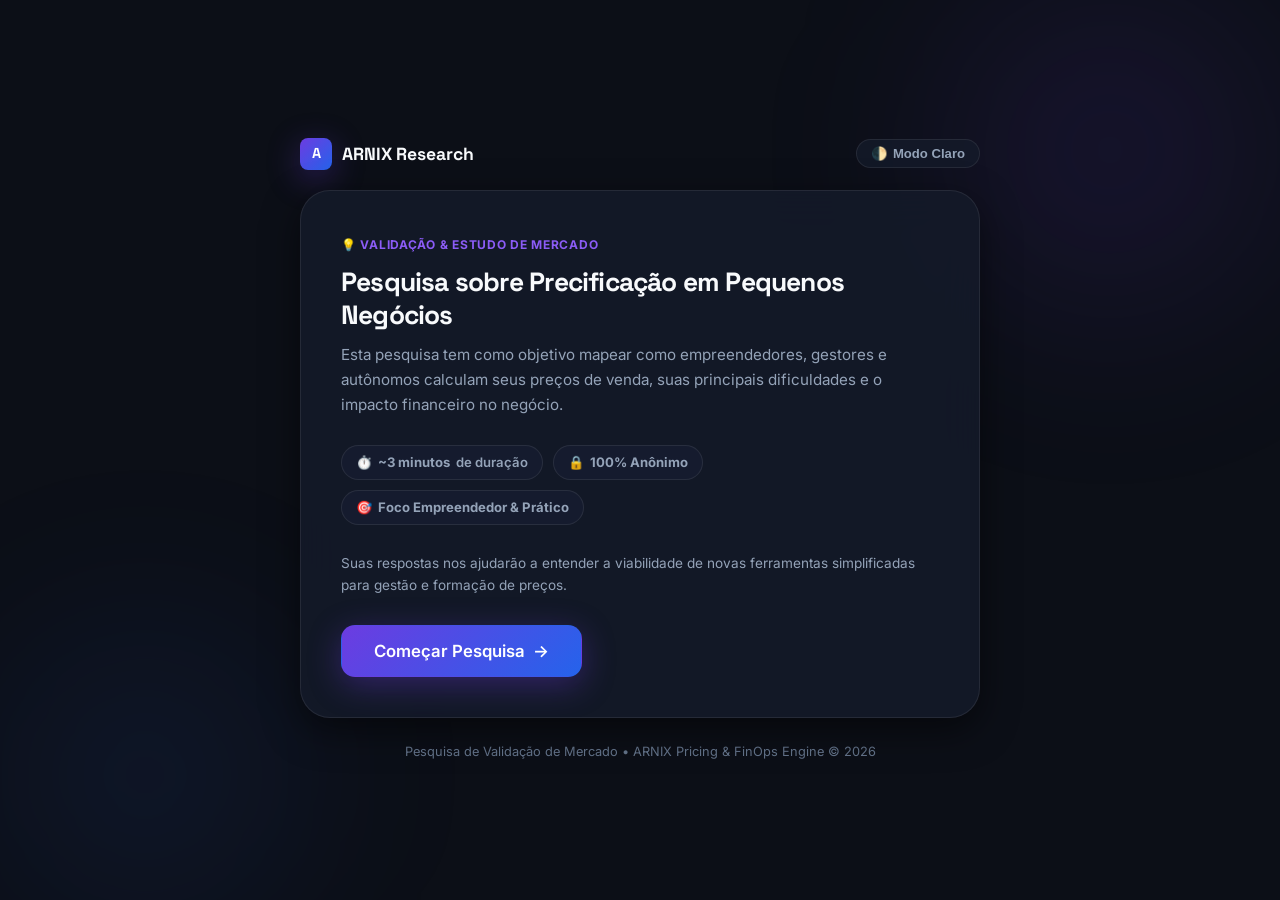
==== frontend/index.html @ 9cd7d18a "Ajustes nos diretorios" ====
<!DOCTYPE html>
<html lang="pt-BR" data-theme="dark">
<head>
  <meta charset="UTF-8">
  <meta name="viewport" content="width=device-width, initial-scale=1.0">
  <title>Pesquisa sobre Precificação em Pequenos Negócios — ARNIX</title>
  <meta name="description" content="Pesquisa acadêmica e empreendedora sobre métodos de precificação, dores e desafios financeiros em pequenos negócios.">
  <link rel="icon" type="image/png" href="img/arnix-sgv.png">
  <link rel="stylesheet" href="css/form.css">
</head>
<body>

  <!-- Ambient Glow Background -->
  <div class="ambient-glow" aria-hidden="true"></div>

  <div class="form-container">
    
    <!-- Topbar -->
    <div class="form-topbar">
      <a href="#" class="brand-badge">
        <div class="brand-icon">A</div>
        <span>ARNIX <strong>Research</strong></span>
      </a>

      <button class="theme-toggle-btn" id="themeToggle" type="button" aria-label="Alternar Tema">
        <span>🌓</span>
        <span id="themeToggleText">Modo Claro</span>
      </button>
    </div>

    <!-- Progress Bar (Steps 1 to 5) -->
    <div class="progress-section" id="progressSection" style="display:none">
      <div class="progress-header">
        <span id="progressStepLabel">Etapa 1 de 5</span>
        <span id="progressPercentLabel">20% concluído</span>
      </div>
      <div class="progress-bar-bg">
        <div class="progress-bar-fill" id="progressBarFill"></div>
      </div>
    </div>

    <!-- Main Card -->
    <main class="form-card">
      <form id="surveyForm">

        <!-- ── ETAPA 0: PÁGINA INICIAL / APRESENTAÇÃO ──────────────── -->
        <div class="step-pane active" id="step-0">
          <div class="step-tag">💡 Validação & Estudo de Mercado</div>
          <h1 class="step-title">Pesquisa sobre Precificação em Pequenos Negócios</h1>
          <p class="step-desc">
            Esta pesquisa tem como objetivo mapear como empreendedores, gestores e autônomos calculam seus preços de venda, suas principais dificuldades e o impacto financeiro no negócio.
          </p>

          <div class="welcome-pills">
            <div class="pill-feature">⏱️ <strong>~3 minutos</strong> de duração</div>
            <div class="pill-feature">🔒 <strong>100% Anônimo</strong></div>
            <div class="pill-feature">🎯 <strong>Foco Empreendedor & Prático</strong></div>
          </div>

          <p style="font-size:0.85rem; color:var(--text-muted); margin-bottom:28px; line-height:1.6">
            Suas respostas nos ajudarão a entender a viabilidade de novas ferramentas simplificadas para gestão e formação de preços.
          </p>

          <button type="button" class="btn btn-primary" onclick="nextStep(1)" style="font-size:1.05rem; padding:15px 32px;">
            <span>Começar Pesquisa</span>
            <span>→</span>
          </button>
        </div>

        <!-- ── ETAPA 1: PERFIL DO RESPONDENTE ─────────────────────── -->
        <div class="step-pane" id="step-1">
          <div class="step-tag">Etapa 1 de 5 • Perfil do Negócio</div>
          <h2 class="step-title">Conte-nos sobre sua atuação profissional</h2>
          <p class="step-desc">Esses dados nos ajudam a cruzar as respostas por segmento e porte de empresa.</p>

          <!-- Pergunta 1.1 -->
          <div style="margin-bottom: 28px;">
            <label class="step-desc" style="font-weight:600; color:var(--text-main); margin-bottom:12px; display:block">
              1. Qual a sua relação com um negócio?
            </label>
            <div class="choices-grid" data-name="relacao_negocio">
              <div class="choice-card" onclick="selectSingleChoice(this, 'relacao_negocio', 'Proprietário(a)')">
                <div class="choice-radio"></div>
                <div class="choice-label">Sou proprietário(a) / Fundador(a)</div>
              </div>
              <div class="choice-card" onclick="selectSingleChoice(this, 'relacao_negocio', 'Sócio(a)')">
                <div class="choice-radio"></div>
                <div class="choice-label">Sou sócio(a)</div>
              </div>
              <div class="choice-card" onclick="selectSingleChoice(this, 'relacao_negocio', 'Administração')">
                <div class="choice-radio"></div>
                <div class="choice-label">Trabalho na administração / Gestão</div>
              </div>
              <div class="choice-card" onclick="selectSingleChoice(this, 'relacao_negocio', 'Financeiro')">
                <div class="choice-radio"></div>
                <div class="choice-label">Trabalho no financeiro / Controladoria</div>
              </div>
              <div class="choice-card" onclick="selectSingleChoice(this, 'relacao_negocio', 'Comercial')">
                <div class="choice-radio"></div>
                <div class="choice-label">Trabalho no comercial / Vendas</div>
              </div>
              <div class="choice-card" onclick="selectSingleChoice(this, 'relacao_negocio', 'Autônomo/Freelancer')">
                <div class="choice-radio"></div>
                <div class="choice-label">Sou autônomo(a) / Freelancer / Prestador de Serviço</div>
              </div>
              <div class="choice-card" onclick="selectSingleChoice(this, 'relacao_negocio', 'Outro')">
                <div class="choice-radio"></div>
                <div class="choice-label">Outro</div>
              </div>
            </div>
          </div>

          <!-- Pergunta 1.2 -->
          <div style="margin-bottom: 28px;">
            <label class="step-desc" style="font-weight:600; color:var(--text-main); margin-bottom:12px; display:block">
              2. Qual o porte aproximado do negócio?
            </label>
            <div class="choices-grid" data-name="porte_negocio">
              <div class="choice-card" onclick="selectSingleChoice(this, 'porte_negocio', 'Trabalho sozinho')">
                <div class="choice-radio"></div>
                <div class="choice-label">Trabalho sozinho(a)</div>
              </div>
              <div class="choice-card" onclick="selectSingleChoice(this, 'porte_negocio', 'MEI')">
                <div class="choice-radio"></div>
                <div class="choice-label">MEI (Microempreendedor Individual)</div>
              </div>
              <div class="choice-card" onclick="selectSingleChoice(this, 'porte_negocio', 'Microempresa')">
                <div class="choice-radio"></div>
                <div class="choice-label">Microempresa (até 9 funcionários)</div>
              </div>
              <div class="choice-card" onclick="selectSingleChoice(this, 'porte_negocio', 'Pequena empresa')">
                <div class="choice-radio"></div>
                <div class="choice-label">Pequena empresa (10 a 49 funcionários)</div>
              </div>
              <div class="choice-card" onclick="selectSingleChoice(this, 'porte_negocio', 'Médio/Grande')">
                <div class="choice-radio"></div>
                <div class="choice-label">Médio ou Grande Porte (50+ funcionários)</div>
              </div>
            </div>
          </div>

          <!-- Pergunta 1.3 -->
          <div style="margin-bottom: 12px;">
            <label class="step-desc" style="font-weight:600; color:var(--text-main); margin-bottom:12px; display:block">
              3. Qual o segmento principal de atuação?
            </label>
            <div class="choices-grid" data-name="segmento">
              <div class="choice-card" onclick="selectSingleChoice(this, 'segmento', 'Serviços')">
                <div class="choice-radio"></div>
                <div class="choice-label">Serviços em Geral</div>
              </div>
              <div class="choice-card" onclick="selectSingleChoice(this, 'segmento', 'Tecnologia')">
                <div class="choice-radio"></div>
                <div class="choice-label">Tecnologia & Desenvolvimento de Software</div>
              </div>
              <div class="choice-card" onclick="selectSingleChoice(this, 'segmento', 'Comércio')">
                <div class="choice-radio"></div>
                <div class="choice-label">Comércio / Varejo / E-commerce</div>
              </div>
              <div class="choice-card" onclick="selectSingleChoice(this, 'segmento', 'Agência/Consultoria')">
                <div class="choice-radio"></div>
                <div class="choice-label">Agência, Marketing & Consultoria</div>
              </div>
              <div class="choice-card" onclick="selectSingleChoice(this, 'segmento', 'Alimentação')">
                <div class="choice-radio"></div>
                <div class="choice-label">Alimentação & Gastronomia</div>
              </div>
              <div class="choice-card" onclick="selectSingleChoice(this, 'segmento', 'Indústria')">
                <div class="choice-radio"></div>
                <div class="choice-label">Indústria / Fabricação</div>
              </div>
              <div class="choice-card" onclick="selectSingleChoice(this, 'segmento', 'Outro')">
                <div class="choice-radio"></div>
                <div class="choice-label">Outro</div>
              </div>
            </div>
          </div>

          <div class="form-actions">
            <button type="button" class="btn btn-ghost" onclick="nextStep(0)">← Voltar</button>
            <button type="button" class="btn btn-primary" onclick="validateAndNext(1, 2)">Avançar →</button>
          </div>
        </div>

        <!-- ── ETAPA 2: DIAGNÓSTICO DO PROBLEMA ───────────────────── -->
        <div class="step-pane" id="step-2">
          <div class="step-tag">Etapa 2 de 5 • Método Atual & Dores</div>
          <h2 class="step-title">Como funciona a sua precificação hoje?</h2>
          <p class="step-desc">Queremos entender o método que você utiliza e onde estão os principais gargalos.</p>

          <!-- Pergunta 2.1 -->
          <div style="margin-bottom: 28px;">
            <label class="step-desc" style="font-weight:600; color:var(--text-main); margin-bottom:12px; display:block">
              4. Como você define atualmente o preço de um produto ou serviço?
            </label>
            <div class="choices-grid" data-name="metodo_atual">
              <div class="choice-card" onclick="selectSingleChoice(this, 'metodo_atual', 'Excel/Planilha')">
                <div class="choice-radio"></div>
                <div class="choice-label">Uso Excel ou Planilha (Google Sheets)</div>
              </div>
              <div class="choice-card" onclick="selectSingleChoice(this, 'metodo_atual', 'Manualmente')">
                <div class="choice-radio"></div>
                <div class="choice-label">Faço manualmente / Papel ou cabeça</div>
              </div>
              <div class="choice-card" onclick="selectSingleChoice(this, 'metodo_atual', 'Sistema')">
                <div class="choice-radio"></div>
                <div class="choice-label">Uso um software ERP ou sistema especializado</div>
              </div>
              <div class="choice-card" onclick="selectSingleChoice(this, 'metodo_atual', 'Concorrência')">
                <div class="choice-radio"></div>
                <div class="choice-label">Vou pelo preço da concorrência</div>
              </div>
              <div class="choice-card" onclick="selectSingleChoice(this, 'metodo_atual', 'Experiência')">
                <div class="choice-radio"></div>
                <div class="choice-label">Defino por intuição / Experiência empírica</div>
              </div>
            </div>
          </div>

          <!-- Pergunta 2.2 (Escala 1 a 5) -->
          <div style="margin-bottom: 28px;">
            <label class="step-desc" style="font-weight:600; color:var(--text-main); margin-bottom:6px; display:block">
              5. Com que frequência você tem dificuldade para definir um preço adequado?
            </label>
            <div class="rating-scale-wrap" data-name="frequencia_dificuldade">
              <button type="button" class="rating-btn" onclick="selectRating('frequencia_dificuldade', 1, this)">1</button>
              <button type="button" class="rating-btn" onclick="selectRating('frequencia_dificuldade', 2, this)">2</button>
              <button type="button" class="rating-btn" onclick="selectRating('frequencia_dificuldade', 3, this)">3</button>
              <button type="button" class="rating-btn" onclick="selectRating('frequencia_dificuldade', 4, this)">4</button>
              <button type="button" class="rating-btn" onclick="selectRating('frequencia_dificuldade', 5, this)">5</button>
            </div>
            <div class="rating-scale-legend">
              <span>1 = Nunca tenho dúvida</span>
              <span>3 = Às vezes</span>
              <span>5 = Sempre é difícil</span>
            </div>
          </div>

          <!-- Pergunta 2.3 (Múltipla Escolha) -->
          <div style="margin-bottom: 12px;">
            <label class="step-desc" style="font-weight:600; color:var(--text-main); margin-bottom:6px; display:block">
              6. Quais são suas maiores dificuldades? (Selecione todas que se aplicam)
            </label>
            <div class="choices-grid">
              <div class="choice-card" onclick="toggleMultiChoice(this, 'dificuldades', 'Calcular custos diretos')">
                <div class="choice-checkbox"></div>
                <div class="choice-label">Calcular custos diretos e horas trabalhadas</div>
              </div>
              <div class="choice-card" onclick="toggleMultiChoice(this, 'dificuldades', 'Margem de lucro real')">
                <div class="choice-checkbox"></div>
                <div class="choice-label">Definir e garantir a margem de lucro real</div>
              </div>
              <div class="choice-card" onclick="toggleMultiChoice(this, 'dificuldades', 'Impostos e encargos')">
                <div class="choice-checkbox"></div>
                <div class="choice-label">Embutir impostos e encargos fiscais corretamente</div>
              </div>
              <div class="choice-card" onclick="toggleMultiChoice(this, 'dificuldades', 'Custos indiretos')">
                <div class="choice-checkbox"></div>
                <div class="choice-label">Absorver custos fixos e operacionais (aluguel, ferramentas, etc.)</div>
              </div>
              <div class="choice-card" onclick="toggleMultiChoice(this, 'dificuldades', 'Saber quanto ganho')">
                <div class="choice-checkbox"></div>
                <div class="choice-label">Saber com clareza quanto realmente estou lucrando</div>
              </div>
              <div class="choice-card" onclick="toggleMultiChoice(this, 'dificuldades', 'Alterar preços rápido')">
                <div class="choice-checkbox"></div>
                <div class="choice-label">Alterar e recalcular preços rapidamente quando custos mudam</div>
              </div>
              <div class="choice-card" onclick="toggleMultiChoice(this, 'dificuldades', 'Pressão da concorrência')">
                <div class="choice-checkbox"></div>
                <div class="choice-label">Pressão da concorrência cobrando muito abaixo</div>
              </div>
            </div>
          </div>

          <div class="form-actions">
            <button type="button" class="btn btn-ghost" onclick="nextStep(1)">← Voltar</button>
            <button type="button" class="btn btn-primary" onclick="validateAndNext(2, 3)">Avançar →</button>
          </div>
        </div>

        <!-- ── ETAPA 3: IMPACTO FINANCEIRO & OPERACIONAL ───────────── -->
        <div class="step-pane" id="step-3">
          <div class="step-tag">Etapa 3 de 5 • Impacto no Negócio</div>
          <h2 class="step-title">O impacto das decisões de preço</h2>
          <p class="step-desc">Descubra como a precificação afetou vendas passadas e o tempo gasto na rotina.</p>

          <!-- Pergunta 3.1 -->
          <div style="margin-bottom: 24px;">
            <label class="step-desc" style="font-weight:600; color:var(--text-main); margin-bottom:10px; display:block">
              7. Você já deixou de fechar uma venda por passar um preço alto demais?
            </label>
            <div class="choices-grid" data-name="perdeu_venda_preco_alto">
              <div class="choice-card" onclick="selectSingleChoice(this, 'perdeu_venda_preco_alto', 'Sim')">
                <div class="choice-radio"></div>
                <div class="choice-label">Sim, já aconteceu</div>
              </div>
              <div class="choice-card" onclick="selectSingleChoice(this, 'perdeu_venda_preco_alto', 'Não')">
                <div class="choice-radio"></div>
                <div class="choice-label">Não, nunca aconteceu</div>
              </div>
              <div class="choice-card" onclick="selectSingleChoice(this, 'perdeu_venda_preco_alto', 'Não sei')">
                <div class="choice-radio"></div>
                <div class="choice-label">Não tenho certeza</div>
              </div>
            </div>
          </div>

          <!-- Pergunta 3.2 -->
          <div style="margin-bottom: 24px;">
            <label class="step-desc" style="font-weight:600; color:var(--text-main); margin-bottom:10px; display:block">
              8. Você já teve prejuízo ou 'pagou para trabalhar' por cobrar abaixo do necessário?
            </label>
            <div class="choices-grid" data-name="teve_prejuizo_preco_baixo">
              <div class="choice-card" onclick="selectSingleChoice(this, 'teve_prejuizo_preco_baixo', 'Sim')">
                <div class="choice-radio"></div>
                <div class="choice-label">Sim, já tive prejuízo</div>
              </div>
              <div class="choice-card" onclick="selectSingleChoice(this, 'teve_prejuizo_preco_baixo', 'Não')">
                <div class="choice-radio"></div>
                <div class="choice-label">Não, sempre cobro acima dos custos</div>
              </div>
              <div class="choice-card" onclick="selectSingleChoice(this, 'teve_prejuizo_preco_baixo', 'Não sei')">
                <div class="choice-radio"></div>
                <div class="choice-label">Não tenho como saber com exatidão</div>
              </div>
            </div>
          </div>

          <!-- Pergunta 3.3 -->
          <div style="margin-bottom: 24px;">
            <label class="step-desc" style="font-weight:600; color:var(--text-main); margin-bottom:10px; display:block">
              9. Quanto tempo você gasta em média para precificar um produto ou proposta?
            </label>
            <div class="choices-grid" data-name="tempo_gasto">
              <div class="choice-card" onclick="selectSingleChoice(this, 'tempo_gasto', 'Menos de 5 min')">
                <div class="choice-radio"></div>
                <div class="choice-label">Menos de 5 minutos</div>
              </div>
              <div class="choice-card" onclick="selectSingleChoice(this, 'tempo_gasto', '5-15 min')">
                <div class="choice-radio"></div>
                <div class="choice-label">De 5 a 15 minutos</div>
              </div>
              <div class="choice-card" onclick="selectSingleChoice(this, 'tempo_gasto', '15-30 min')">
                <div class="choice-radio"></div>
                <div class="choice-label">De 15 a 30 minutos</div>
              </div>
              <div class="choice-card" onclick="selectSingleChoice(this, 'tempo_gasto', '30-60 min')">
                <div class="choice-radio"></div>
                <div class="choice-label">De 30 a 60 minutos</div>
              </div>
              <div class="choice-card" onclick="selectSingleChoice(this, 'tempo_gasto', 'Mais de 1 hora')">
                <div class="choice-radio"></div>
                <div class="choice-label">Mais de 1 hora</div>
              </div>
            </div>
          </div>

          <!-- Pergunta 3.4 (Escala 1 a 5) -->
          <div style="margin-bottom: 12px;">
            <label class="step-desc" style="font-weight:600; color:var(--text-main); margin-bottom:6px; display:block">
              10. De 1 a 5, quão importante você considera melhorar seu processo de precificação?
            </label>
            <div class="rating-scale-wrap" data-name="importancia_melhorar">
              <button type="button" class="rating-btn" onclick="selectRating('importancia_melhorar', 1, this)">1</button>
              <button type="button" class="rating-btn" onclick="selectRating('importancia_melhorar', 2, this)">2</button>
              <button type="button" class="rating-btn" onclick="selectRating('importancia_melhorar', 3, this)">3</button>
              <button type="button" class="rating-btn" onclick="selectRating('importancia_melhorar', 4, this)">4</button>
              <button type="button" class="rating-btn" onclick="selectRating('importancia_melhorar', 5, this)">5</button>
            </div>
            <div class="rating-scale-legend">
              <span>1 = Pouco importante</span>
              <span>3 = Moderado</span>
              <span>5 = Prioridade Crítica</span>
            </div>
          </div>

          <div class="form-actions">
            <button type="button" class="btn btn-ghost" onclick="nextStep(2)">← Voltar</button>
            <button type="button" class="btn btn-primary" onclick="validateAndNext(3, 4)">Avançar →</button>
          </div>
        </div>

        <!-- ── ETAPA 4: APRESENTAÇÃO DO ARNIX (O PULO DO GATO) ────── -->
        <div class="step-pane" id="step-4">
          <div class="step-tag">Etapa 4 de 5 • Apresentação de Solução</div>
          <h2 class="step-title">Conheça uma nova abordagem</h2>
          <p class="step-desc">Imagine uma ferramenta inteligente criada para resolver exatamente essas dores.</p>

          <!-- Showcase do ARNIX -->
          <div class="solution-showcase-box">
            <div class="solution-badge">⚡ ARNIX SMART PRICING</div>
            <h3 class="solution-title">Motor Inteligente de Precificação & FinOps</h3>
            <p class="solution-desc">
              O <strong>ARNIX</strong> é uma plataforma simplificada que calcula automaticamente o preço ideal de venda considerando <strong>custos diretos, horas, impostos, despesas fixas e margem de lucro garantida</strong>, além de gerar propostas comerciais em PDF com 1 clique.
            </p>
            <div class="solution-features">
              <div class="solution-feat-item"><span>✓</span> Cálculo em segundos sem planilhas</div>
              <div class="solution-feat-item"><span>✓</span> Alerta automático de margem crítica</div>
              <div class="solution-feat-item"><span>✓</span> Simulação de urgência e riscos</div>
              <div class="solution-feat-item"><span>✓</span> Propostas profissionais em PDF</div>
            </div>
          </div>

          <!-- Pergunta 4.1 -->
          <div style="margin-bottom: 12px;">
            <label class="step-desc" style="font-weight:600; color:var(--text-main); margin-bottom:12px; display:block">
              11. Uma solução como o ARNIX resolveria os problemas de precificação do seu negócio?
            </label>
            <div class="choices-grid" data-name="resolveria_problema">
              <div class="choice-card" onclick="selectSingleChoice(this, 'resolveria_problema', 'Sim, resolveria bastante')">
                <div class="choice-radio"></div>
                <div class="choice-label">Sim, resolveria bastante</div>
              </div>
              <div class="choice-card" onclick="selectSingleChoice(this, 'resolveria_problema', 'Sim, parcialmente')">
                <div class="choice-radio"></div>
                <div class="choice-label">Sim, parcialmente</div>
              </div>
              <div class="choice-card" onclick="selectSingleChoice(this, 'resolveria_problema', 'Talvez')">
                <div class="choice-radio"></div>
                <div class="choice-label">Talvez / Depende dos recursos</div>
              </div>
              <div class="choice-card" onclick="selectSingleChoice(this, 'resolveria_problema', 'Pouco')">
                <div class="choice-radio"></div>
                <div class="choice-label">Pouco</div>
              </div>
              <div class="choice-card" onclick="selectSingleChoice(this, 'resolveria_problema', 'Não')">
                <div class="choice-radio"></div>
                <div class="choice-label">Não resolveria</div>
              </div>
            </div>
          </div>

          <div class="form-actions">
            <button type="button" class="btn btn-ghost" onclick="nextStep(3)">← Voltar</button>
            <button type="button" class="btn btn-primary" onclick="validateAndNext(4, 5)">Avançar →</button>
          </div>
        </div>

        <!-- ── ETAPA 5: VALIDAÇÃO COMERCIAL & PREÇO ────────────────── -->
        <div class="step-pane" id="step-5">
          <div class="step-tag">Etapa 5 de 5 • Validação Comercial</div>
          <h2 class="step-title">Adesão & Disposição de Pagamento</h2>
          <p class="step-desc">Última etapa! Suas respostas nos ajudam a calibrar o modelo comercial do ARNIX.</p>

          <!-- Pergunta 5.1 -->
          <div style="margin-bottom: 24px;">
            <label class="step-desc" style="font-weight:600; color:var(--text-main); margin-bottom:10px; display:block">
              12. Você utilizaria uma ferramenta como o ARNIX no seu dia a dia?
            </label>
            <div class="choices-grid" data-name="utilizaria_ferramenta">
              <div class="choice-card" onclick="selectSingleChoice(this, 'utilizaria_ferramenta', 'Sim, com certeza')">
                <div class="choice-radio"></div>
                <div class="choice-label">Sim, com certeza</div>
              </div>
              <div class="choice-card" onclick="selectSingleChoice(this, 'utilizaria_ferramenta', 'Provavelmente sim')">
                <div class="choice-radio"></div>
                <div class="choice-label">Provavelmente sim</div>
              </div>
              <div class="choice-card" onclick="selectSingleChoice(this, 'utilizaria_ferramenta', 'Talvez')">
                <div class="choice-radio"></div>
                <div class="choice-label">Talvez</div>
              </div>
              <div class="choice-card" onclick="selectSingleChoice(this, 'utilizaria_ferramenta', 'Provavelmente não')">
                <div class="choice-radio"></div>
                <div class="choice-label">Provavelmente não</div>
              </div>
              <div class="choice-card" onclick="selectSingleChoice(this, 'utilizaria_ferramenta', 'Não')">
                <div class="choice-radio"></div>
                <div class="choice-label">Não utilizaria</div>
              </div>
            </div>
          </div>

          <!-- Pergunta 5.2 -->
          <div style="margin-bottom: 24px;">
            <label class="step-desc" style="font-weight:600; color:var(--text-main); margin-bottom:10px; display:block">
              13. Com que frequência você utilizaria a ferramenta?
            </label>
            <div class="choices-grid" data-name="frequencia_uso">
              <div class="choice-card" onclick="selectSingleChoice(this, 'frequencia_uso', 'Diariamente')">
                <div class="choice-radio"></div>
                <div class="choice-label">Diariamente</div>
              </div>
              <div class="choice-card" onclick="selectSingleChoice(this, 'frequencia_uso', 'Algumas vezes por semana')">
                <div class="choice-radio"></div>
                <div class="choice-label">Algumas vezes por semana</div>
              </div>
              <div class="choice-card" onclick="selectSingleChoice(this, 'frequencia_uso', 'Algumas vezes por mês')">
                <div class="choice-radio"></div>
                <div class="choice-label">Algumas vezes por mês (ao enviar propostas)</div>
              </div>
              <div class="choice-card" onclick="selectSingleChoice(this, 'frequencia_uso', 'Raramente')">
                <div class="choice-radio"></div>
                <div class="choice-label">Raramente / Apenas esporádico</div>
              </div>
            </div>
          </div>

          <!-- Pergunta 5.3 (Disposição a Pagar) -->
          <div style="margin-bottom: 24px;">
            <label class="step-desc" style="font-weight:600; color:var(--text-main); margin-bottom:10px; display:block">
              14. Quanto você estaria disposto(a) a pagar mensalmente por essa ferramenta?
            </label>
            <div class="choices-grid" data-name="disposicao_pagamento">
              <div class="choice-card" onclick="selectSingleChoice(this, 'disposicao_pagamento', 'Apenas Gratuito')">
                <div class="choice-radio"></div>
                <div class="choice-label">Apenas se fosse gratuito</div>
              </div>
              <div class="choice-card" onclick="selectSingleChoice(this, 'disposicao_pagamento', 'Até R$ 19,90/mês')">
                <div class="choice-radio"></div>
                <div class="choice-label">Até R$ 19,90 / mês</div>
              </div>
              <div class="choice-card" onclick="selectSingleChoice(this, 'disposicao_pagamento', 'R$ 20 a 39,90/mês')">
                <div class="choice-radio"></div>
                <div class="choice-label">R$ 20,00 a R$ 39,90 / mês</div>
              </div>
              <div class="choice-card" onclick="selectSingleChoice(this, 'disposicao_pagamento', 'R$ 40 a 59,90/mês')">
                <div class="choice-radio"></div>
                <div class="choice-label">R$ 40,00 a R$ 59,90 / mês <em>(Faixa Recomendada)</em></div>
              </div>
              <div class="choice-card" onclick="selectSingleChoice(this, 'disposicao_pagamento', 'R$ 60 a 99,90/mês')">
                <div class="choice-radio"></div>
                <div class="choice-label">R$ 60,00 a R$ 99,90 / mês</div>
              </div>
              <div class="choice-card" onclick="selectSingleChoice(this, 'disposicao_pagamento', 'Mais de R$ 100/mês')">
                <div class="choice-radio"></div>
                <div class="choice-label">Mais de R$ 100,00 / mês</div>
              </div>
            </div>
          </div>

          <!-- Pergunta 5.4 (Opcional - Lead Beta) -->
          <div style="margin-bottom: 12px; padding: 18px; background:var(--bg-choice); border:1px solid var(--border); border-radius:var(--radius-md);">
            <label class="step-desc" style="font-weight:600; color:var(--text-main); margin-bottom:4px; display:block">
              🎁 (Opcional) Gostaria de testar o ARNIX gratuitamente no lançamento?
            </label>
            <span style="font-size:0.8rem; color:var(--text-muted); display:block; margin-bottom:8px">
              Deixe seu WhatsApp ou E-mail para receber um convite VIP de acesso antecipado:
            </span>
            <input type="text" class="form-input" id="lead_contato" placeholder="Ex: (11) 99999-9999 ou seu@email.com">
          </div>

          <div class="form-actions">
            <button type="button" class="btn btn-ghost" onclick="nextStep(4)">← Voltar</button>
            <button type="button" class="btn btn-primary" id="btnSubmitForm" onclick="submitSurvey()">
              <span>Finalizar & Enviar Respostas</span>
              <span>✓</span>
            </button>
          </div>
        </div>

        <!-- ── ETAPA 6: TELA DE AGRADECIMENTO & SUCESSO ───────────── -->
        <div class="step-pane" id="step-6">
          <div class="success-screen">
            <div class="success-icon-wrap">✓</div>
            <h2 class="success-title">Muito obrigado pela contribuição!</h2>
            <p class="success-desc">
              Sua resposta foi registrada com sucesso e de forma 100% anônima. Ela é fundamental para calibrar o desenvolvimento do ARNIX e gerar dados reais para o nosso estudo de validação.
            </p>

            <div class="success-actions">
              <a href="dashboard.html" class="btn btn-primary" style="text-decoration:none">
                <span>📊 Ver Dashboard de Validação ao Vivo</span>
              </a>
              <button type="button" class="btn btn-ghost" onclick="location.reload()">
                <span>Preencher Outra Resposta</span>
              </button>
            </div>
          </div>
        </div>

      </form>
    </main>

    <!-- Footer note -->
    <footer class="form-footer">
      Pesquisa de Validação de Mercado • ARNIX Pricing & FinOps Engine © 2026
    </footer>

  </div>

  <script src="js/form.js"></script>
</body>
</html>
---- frontend/css/form.css ----
/* ══════════════════════════════════════════════════════════════
   ARNIX RESEARCH FORMS — STYLESHEET
   Design: Modern SaaS Survey, Clean Glassmorphism & High Usability
   ══════════════════════════════════════════════════════════════ */

@import url('https://fonts.googleapis.com/css2?family=Inter:wght@300;400;500;600;700;800;900&family=Space+Grotesk:wght@600;700;800&display=swap');

:root {
  --violet-600: #6c3ce1;
  --violet-700: #5025c4;
  --violet-lt:  #8b5cf6;
  --blue-600:   #2563eb;
  --emerald-500:#10b981;
  --amber-500:  #f59e0b;
  --rose-500:   #f43f5e;

  --grad-primary: linear-gradient(135deg, #6c3ce1 0%, #2563eb 100%);
  --grad-surface: linear-gradient(145deg, #ffffff 0%, #f8faff 100%);

  --bg-page:        #0c0f17;
  --bg-card:        rgba(20, 26, 42, 0.85);
  --bg-card-hover:  rgba(28, 36, 58, 0.95);
  --bg-input:       rgba(12, 16, 26, 0.9);
  --bg-choice:      rgba(25, 33, 52, 0.6);
  --bg-choice-active: rgba(108, 60, 225, 0.18);

  --border:         rgba(255, 255, 255, 0.08);
  --border-strong:  rgba(255, 255, 255, 0.16);
  --border-active:  #8b5cf6;

  --text-main:      #f8fafc;
  --text-muted:     #94a3b8;
  --text-faint:     #64748b;

  --radius-sm:  8px;
  --radius-md:  14px;
  --radius-lg:  22px;
  --radius-xl:  30px;
  --radius-full:9999px;

  --shadow-sm:  0 2px 8px rgba(0,0,0,0.3);
  --shadow-md:  0 12px 36px rgba(0,0,0,0.5);
  --shadow-glow:0 8px 32px rgba(108, 60, 225, 0.35);

  --ease: cubic-bezier(0.16, 1, 0.3, 1);
  --font-body: 'Inter', -apple-system, sans-serif;
  --font-display: 'Space Grotesk', -apple-system, sans-serif;
}

[data-theme="light"] {
  --bg-page:        #f4f6fb;
  --bg-card:        rgba(255, 255, 255, 0.92);
  --bg-card-hover:  #ffffff;
  --bg-input:       #ffffff;
  --bg-choice:      #f8fafd;
  --bg-choice-active: rgba(108, 60, 225, 0.08);

  --border:         rgba(226, 232, 240, 0.9);
  --border-strong:  rgba(203, 213, 225, 0.95);
  --border-active:  #6c3ce1;

  --text-main:      #0f172a;
  --text-muted:     #475569;
  --text-faint:     #94a3b8;

  --shadow-sm:  0 1px 3px rgba(15,23,42,0.06);
  --shadow-md:  0 10px 30px rgba(15,23,42,0.08);
  --shadow-glow:0 8px 24px rgba(108, 60, 225, 0.2);
}

*, *::before, *::after {
  box-sizing: border-box;
  margin: 0;
  padding: 0;
}

body {
  font-family: var(--font-body);
  background-color: var(--bg-page);
  color: var(--text-main);
  line-height: 1.6;
  min-height: 100vh;
  display: flex;
  flex-direction: column;
  align-items: center;
  justify-content: center;
  padding: 24px 16px;
  overflow-x: hidden;
  transition: background-color 0.3s var(--ease), color 0.3s var(--ease);
}

/* Ambient glow */
.ambient-glow {
  position: fixed;
  inset: 0;
  pointer-events: none;
  z-index: 0;
  overflow: hidden;
}
.ambient-glow::before {
  content: '';
  position: absolute;
  top: -100px;
  right: -80px;
  width: 500px;
  height: 500px;
  border-radius: 50%;
  background: radial-gradient(circle, rgba(108, 60, 225, 0.15), transparent 70%);
  filter: blur(80px);
}
.ambient-glow::after {
  content: '';
  position: absolute;
  bottom: -100px;
  left: -80px;
  width: 450px;
  height: 450px;
  border-radius: 50%;
  background: radial-gradient(circle, rgba(37, 99, 235, 0.12), transparent 70%);
  filter: blur(80px);
}

/* Container */
.form-container {
  width: 100%;
  max-width: 680px;
  position: relative;
  z-index: 1;
  margin: auto;
}

/* Top bar with Brand & Theme toggle */
.form-topbar {
  display: flex;
  align-items: center;
  justify-content: space-between;
  margin-bottom: 20px;
}

.brand-badge {
  display: inline-flex;
  align-items: center;
  gap: 10px;
  text-decoration: none;
  color: var(--text-main);
  font-family: var(--font-display);
  font-weight: 800;
  font-size: 1.1rem;
}

.brand-icon {
  width: 32px;
  height: 32px;
  border-radius: 8px;
  background: var(--grad-primary);
  color: #fff;
  display: flex;
  align-items: center;
  justify-content: center;
  font-size: 0.9rem;
  font-weight: 900;
  box-shadow: var(--shadow-glow);
}

.theme-toggle-btn {
  background: var(--bg-card);
  border: 1px solid var(--border);
  border-radius: var(--radius-full);
  padding: 6px 14px;
  color: var(--text-muted);
  cursor: pointer;
  font-size: 0.82rem;
  font-weight: 600;
  display: flex;
  align-items: center;
  gap: 6px;
  transition: all 0.2s var(--ease);
}
.theme-toggle-btn:hover {
  color: var(--text-main);
  border-color: var(--border-active);
}

/* Progress Bar Container */
.progress-section {
  margin-bottom: 20px;
}

.progress-header {
  display: flex;
  justify-content: space-between;
  align-items: center;
  font-size: 0.82rem;
  font-weight: 600;
  color: var(--text-muted);
  margin-bottom: 8px;
}

.progress-bar-bg {
  width: 100%;
  height: 8px;
  background: var(--border);
  border-radius: var(--radius-full);
  overflow: hidden;
}

.progress-bar-fill {
  height: 100%;
  width: 0%;
  background: var(--grad-primary);
  border-radius: var(--radius-full);
  transition: width 0.4s var(--ease);
}

/* Form Card */
.form-card {
  background: var(--bg-card);
  backdrop-filter: blur(20px);
  -webkit-backdrop-filter: blur(20px);
  border: 1px solid var(--border);
  border-radius: var(--radius-xl);
  box-shadow: var(--shadow-md);
  padding: 40px;
  position: relative;
  overflow: hidden;
  transition: all 0.3s var(--ease);
}

/* Steps Animation */
.step-pane {
  display: none;
  animation: stepFadeIn 0.35s var(--ease) forwards;
}

.step-pane.active {
  display: block;
}

@keyframes stepFadeIn {
  from { opacity: 0; transform: translateY(12px); }
  to { opacity: 1; transform: translateY(0); }
}

/* Typography */
.step-tag {
  display: inline-flex;
  align-items: center;
  gap: 6px;
  font-size: 0.75rem;
  font-weight: 700;
  text-transform: uppercase;
  letter-spacing: 0.06em;
  color: var(--violet-lt);
  margin-bottom: 12px;
}

.step-title {
  font-family: var(--font-display);
  font-size: 1.65rem;
  font-weight: 800;
  letter-spacing: -0.03em;
  line-height: 1.25;
  margin-bottom: 10px;
}

.step-desc {
  color: var(--text-muted);
  font-size: 0.95rem;
  line-height: 1.65;
  margin-bottom: 28px;
}

/* Badges on Welcome Screen */
.welcome-pills {
  display: flex;
  flex-wrap: wrap;
  gap: 10px;
  margin: 20px 0 28px;
}

.pill-feature {
  display: inline-flex;
  align-items: center;
  gap: 6px;
  font-size: 0.82rem;
  font-weight: 600;
  background: var(--bg-choice);
  border: 1px solid var(--border);
  padding: 6px 14px;
  border-radius: var(--radius-full);
  color: var(--text-muted);
}

/* Choice Cards (Radio & Checkbox) */
.choices-grid {
  display: flex;
  flex-direction: column;
  gap: 12px;
  margin-bottom: 24px;
}

.choice-card {
  display: flex;
  align-items: center;
  gap: 14px;
  padding: 14px 18px;
  background: var(--bg-choice);
  border: 1.5px solid var(--border);
  border-radius: var(--radius-md);
  cursor: pointer;
  transition: all 0.2s var(--ease);
  user-select: none;
}

.choice-card:hover {
  background: var(--bg-card-hover);
  border-color: var(--border-strong);
  transform: translateY(-1px);
}

.choice-card.selected {
  background: var(--bg-choice-active);
  border-color: var(--border-active);
  box-shadow: 0 4px 16px rgba(108, 60, 225, 0.15);
}

.choice-radio, .choice-checkbox {
  width: 20px;
  height: 20px;
  border-radius: 50%;
  border: 2px solid var(--border-strong);
  display: flex;
  align-items: center;
  justify-content: center;
  flex-shrink: 0;
  transition: all 0.2s var(--ease);
}

.choice-checkbox {
  border-radius: 6px;
}

.choice-card.selected .choice-radio {
  border-color: var(--border-active);
  background: var(--violet-600);
}

.choice-card.selected .choice-radio::after {
  content: '';
  width: 8px;
  height: 8px;
  border-radius: 50%;
  background: #ffffff;
}

.choice-card.selected .choice-checkbox {
  border-color: var(--border-active);
  background: var(--violet-600);
}

.choice-card.selected .choice-checkbox::after {
  content: '✓';
  color: #fff;
  font-size: 0.75rem;
  font-weight: 900;
}

.choice-label {
  font-size: 0.95rem;
  font-weight: 500;
  color: var(--text-main);
  flex: 1;
}

/* 1 to 5 Rating Scale */
.rating-scale-wrap {
  display: flex;
  justify-content: space-between;
  gap: 8px;
  margin: 24px 0 16px;
}

.rating-btn {
  flex: 1;
  height: 54px;
  border-radius: var(--radius-md);
  background: var(--bg-choice);
  border: 1.5px solid var(--border);
  color: var(--text-main);
  font-family: var(--font-display);
  font-size: 1.15rem;
  font-weight: 700;
  cursor: pointer;
  display: flex;
  flex-direction: column;
  align-items: center;
  justify-content: center;
  transition: all 0.2s var(--ease);
}

.rating-btn:hover {
  background: var(--bg-card-hover);
  border-color: var(--border-active);
  transform: translateY(-2px);
}

.rating-btn.selected {
  background: var(--grad-primary);
  border-color: transparent;
  color: #ffffff;
  box-shadow: var(--shadow-glow);
}

.rating-scale-legend {
  display: flex;
  justify-content: space-between;
  font-size: 0.78rem;
  color: var(--text-faint);
  font-weight: 600;
  margin-bottom: 24px;
}

/* Solution Presentation Showcase (Step 5 - O Pulo do Gato) */
.solution-showcase-box {
  background: linear-gradient(145deg, rgba(108,60,225,0.12), rgba(37,99,235,0.08));
  border: 1.5px solid rgba(108, 60, 225, 0.3);
  border-radius: var(--radius-lg);
  padding: 24px;
  margin-bottom: 28px;
}

.solution-badge {
  display: inline-flex;
  align-items: center;
  gap: 6px;
  padding: 4px 12px;
  background: var(--violet-600);
  color: #fff;
  border-radius: var(--radius-full);
  font-size: 0.75rem;
  font-weight: 700;
  letter-spacing: 0.04em;
  margin-bottom: 14px;
}

.solution-title {
  font-family: var(--font-display);
  font-size: 1.25rem;
  font-weight: 800;
  margin-bottom: 8px;
}

.solution-desc {
  font-size: 0.92rem;
  color: var(--text-muted);
  line-height: 1.65;
  margin-bottom: 16px;
}

.solution-features {
  display: grid;
  grid-template-columns: 1fr 1fr;
  gap: 10px;
}

.solution-feat-item {
  display: flex;
  align-items: center;
  gap: 8px;
  font-size: 0.82rem;
  font-weight: 600;
  color: var(--text-main);
}

.solution-feat-item span {
  color: var(--emerald-500);
}

/* Form Action Buttons */
.form-actions {
  display: flex;
  align-items: center;
  justify-content: space-between;
  gap: 14px;
  margin-top: 32px;
  padding-top: 24px;
  border-top: 1px solid var(--border);
}

.btn {
  display: inline-flex;
  align-items: center;
  justify-content: center;
  gap: 8px;
  padding: 13px 28px;
  font-family: var(--font-body);
  font-size: 0.95rem;
  font-weight: 600;
  border-radius: var(--radius-md);
  cursor: pointer;
  border: 1px solid transparent;
  transition: all 0.2s var(--ease);
  text-decoration: none;
}

.btn-primary {
  background: var(--grad-primary);
  color: #ffffff;
  box-shadow: var(--shadow-glow);
  flex: 1;
}

.btn-primary:hover {
  opacity: 0.94;
  transform: translateY(-2px);
  box-shadow: 0 12px 32px rgba(108, 60, 225, 0.4);
}

.btn-ghost {
  background: transparent;
  color: var(--text-muted);
  border: 1px solid var(--border);
}

.btn-ghost:hover {
  color: var(--text-main);
  background: var(--bg-choice);
}

.btn-link {
  color: var(--text-faint);
  font-size: 0.85rem;
  text-decoration: underline;
  cursor: pointer;
  background: none;
  border: none;
}

/* Form Inputs */
.form-input {
  width: 100%;
  padding: 12px 16px;
  background: var(--bg-input);
  border: 1.5px solid var(--border);
  border-radius: var(--radius-md);
  color: var(--text-main);
  font-family: inherit;
  font-size: 0.95rem;
  outline: none;
  transition: all 0.2s var(--ease);
  margin-top: 8px;
}

.form-input:focus {
  border-color: var(--border-active);
  box-shadow: 0 0 0 3px rgba(108, 60, 225, 0.15);
}

/* Confirmation / Success Screen */
.success-screen {
  text-align: center;
  padding: 20px 0;
}

.success-icon-wrap {
  width: 72px;
  height: 72px;
  border-radius: 50%;
  background: rgba(16, 185, 129, 0.15);
  color: var(--emerald-500);
  font-size: 2.2rem;
  display: flex;
  align-items: center;
  justify-content: center;
  margin: 0 auto 20px;
}

.success-title {
  font-family: var(--font-display);
  font-size: 1.8rem;
  font-weight: 800;
  margin-bottom: 10px;
}

.success-desc {
  color: var(--text-muted);
  font-size: 0.95rem;
  max-width: 480px;
  margin: 0 auto 28px;
}

.success-actions {
  display: flex;
  flex-direction: column;
  gap: 12px;
  max-width: 380px;
  margin: 0 auto;
}

/* Footer info */
.form-footer {
  text-align: center;
  margin-top: 24px;
  font-size: 0.8rem;
  color: var(--text-faint);
}

/* Responsive Breakpoints */
@media (max-width: 600px) {
  body { padding: 16px 12px; }
  .form-card { padding: 24px 18px; border-radius: var(--radius-lg); }
  .step-title { font-size: 1.4rem; }
  .solution-features { grid-template-columns: 1fr; }
  .rating-btn { height: 46px; font-size: 1rem; }
  .form-actions { flex-direction: column-reverse; gap: 10px; }
  .btn { width: 100%; }
}
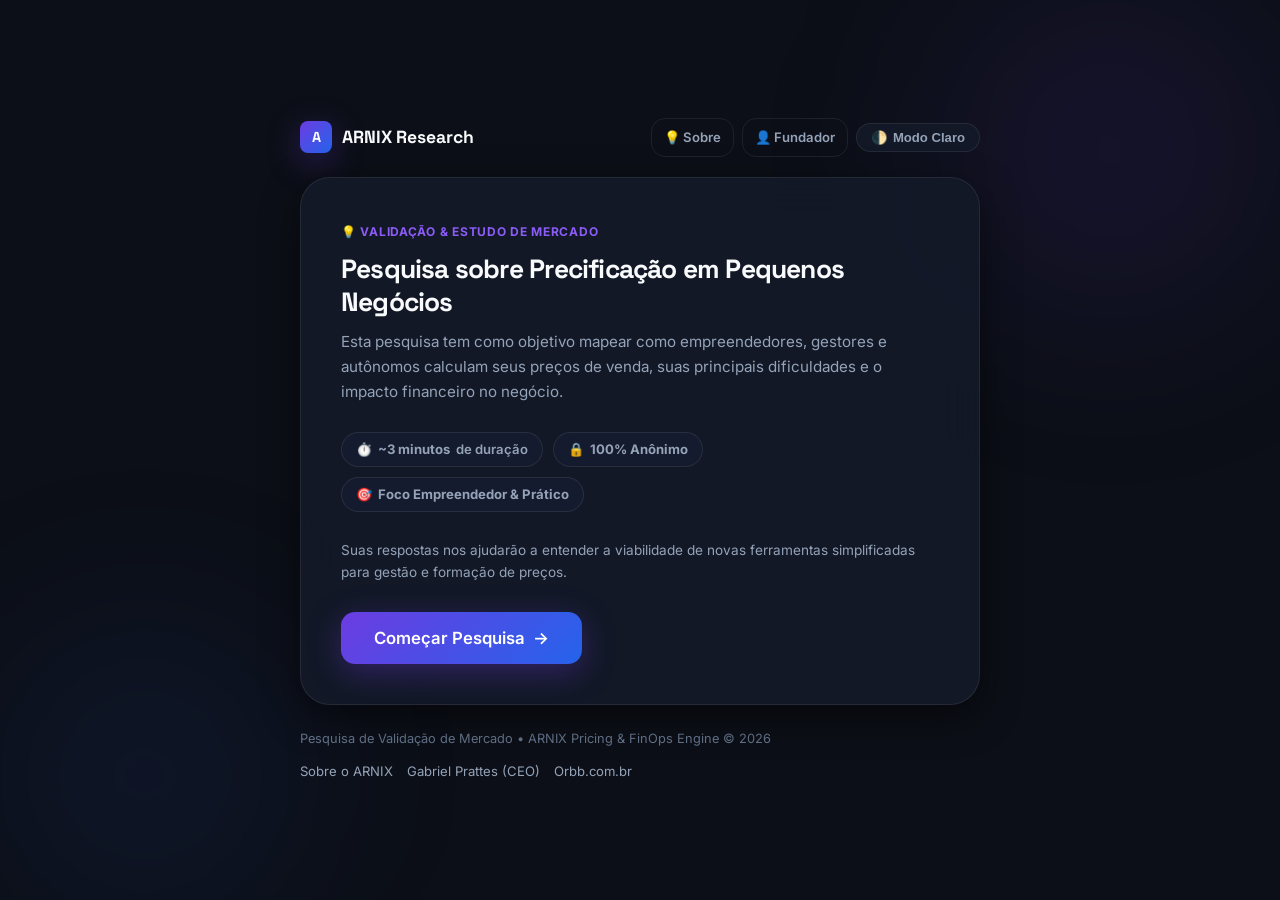
==== commit 174cf29f: "feat(institutional): add about arnix and founder profile pages with official links" ====
--- a/frontend/index.html
+++ b/frontend/index.html
@@ -22,10 +22,14 @@
         <span>ARNIX <strong>Research</strong></span>
       </a>
 
-      <button class="theme-toggle-btn" id="themeToggle" type="button" aria-label="Alternar Tema">
-        <span>🌓</span>
-        <span id="themeToggleText">Modo Claro</span>
-      </button>
+      <div style="display:flex; gap:8px; align-items:center;">
+        <a href="sobre.html" class="btn btn-ghost" style="padding:8px 12px; font-size:0.82rem; text-decoration:none">💡 Sobre</a>
+        <a href="fundador.html" class="btn btn-ghost" style="padding:8px 12px; font-size:0.82rem; text-decoration:none">👤 Fundador</a>
+        <button class="theme-toggle-btn" id="themeToggle" type="button" aria-label="Alternar Tema">
+          <span>🌓</span>
+          <span id="themeToggleText">Tema</span>
+        </button>
+      </div>
     </div>
 
     <!-- Progress Bar (Steps 1 to 5) -->
@@ -554,17 +558,25 @@
         <div class="step-pane" id="step-6">
           <div class="success-screen">
             <div class="success-icon-wrap">✓</div>
-            <h2 class="success-title">Muito obrigado pela contribuição!</h2>
+            <h2 class="success-title">Resposta Enviada com Sucesso!</h2>
             <p class="success-desc">
-              Sua resposta foi registrada com sucesso e de forma 100% anônima. Ela é fundamental para calibrar o desenvolvimento do ARNIX e gerar dados reais para o nosso estudo de validação.
+              Muito obrigado pela sua contribuição! Suas respostas foram salvas de forma 100% segura e anônima para o nosso estudo de validação de mercado.
             </p>
 
-            <div class="success-actions">
-              <a href="dashboard.html" class="btn btn-primary" style="text-decoration:none">
-                <span>📊 Ver Dashboard de Validação ao Vivo</span>
-              </a>
-              <button type="button" class="btn btn-ghost" onclick="location.reload()">
-                <span>Preencher Outra Resposta</span>
+            <!-- Card de Confirmação de E-mail / WhatsApp (Exibido se o usuário preencheu) -->
+            <div id="emailConfirmationBadge" style="display:none; margin: 20px auto; max-width: 480px; padding: 18px 22px; background: rgba(124, 58, 237, 0.12); border: 1.5px solid rgba(139, 92, 246, 0.35); border-radius: 14px; text-align: left;">
+              <div style="display:flex; align-items:center; gap:10px; margin-bottom:6px;">
+                <span style="font-size:1.4rem;">✉️</span>
+                <strong style="color:#c4b5fd; font-size:1.02rem;">Lembrete VIP Registrado!</strong>
+              </div>
+              <p style="margin:0; font-size:0.88rem; color:var(--text-muted); line-height:1.5;">
+                Registramos seu contato (<strong id="displayUserLead" style="color:var(--text-main)"></strong>). Assim que o estudo for concluído e o <strong>ARNIX</strong> for liberado, você receberá seu convite de acesso prioritário.
+              </p>
+            </div>
+
+            <div class="success-actions" style="margin-top: 24px;">
+              <button type="button" class="btn btn-primary" onclick="location.reload()" style="padding: 14px 28px;">
+                <span>✓ Concluir e Fechar</span>
               </button>
             </div>
           </div>
@@ -574,8 +586,13 @@
     </main>
 
     <!-- Footer note -->
-    <footer class="form-footer">
-      Pesquisa de Validação de Mercado • ARNIX Pricing & FinOps Engine © 2026
+    <footer class="form-footer" style="display:flex; justify-content:space-between; flex-wrap:wrap; gap:12px; align-items:center;">
+      <div>Pesquisa de Validação de Mercado • ARNIX Pricing & FinOps Engine © 2026</div>
+      <div style="display:flex; gap:14px;">
+        <a href="sobre.html" style="color:var(--text-muted); text-decoration:none; font-size:0.82rem">Sobre o ARNIX</a>
+        <a href="fundador.html" style="color:var(--text-muted); text-decoration:none; font-size:0.82rem">Gabriel Prattes (CEO)</a>
+        <a href="https://orbb.com.br" target="_blank" rel="noopener" style="color:var(--text-muted); text-decoration:none; font-size:0.82rem">Orbb.com.br</a>
+      </div>
     </footer>
 
   </div>
